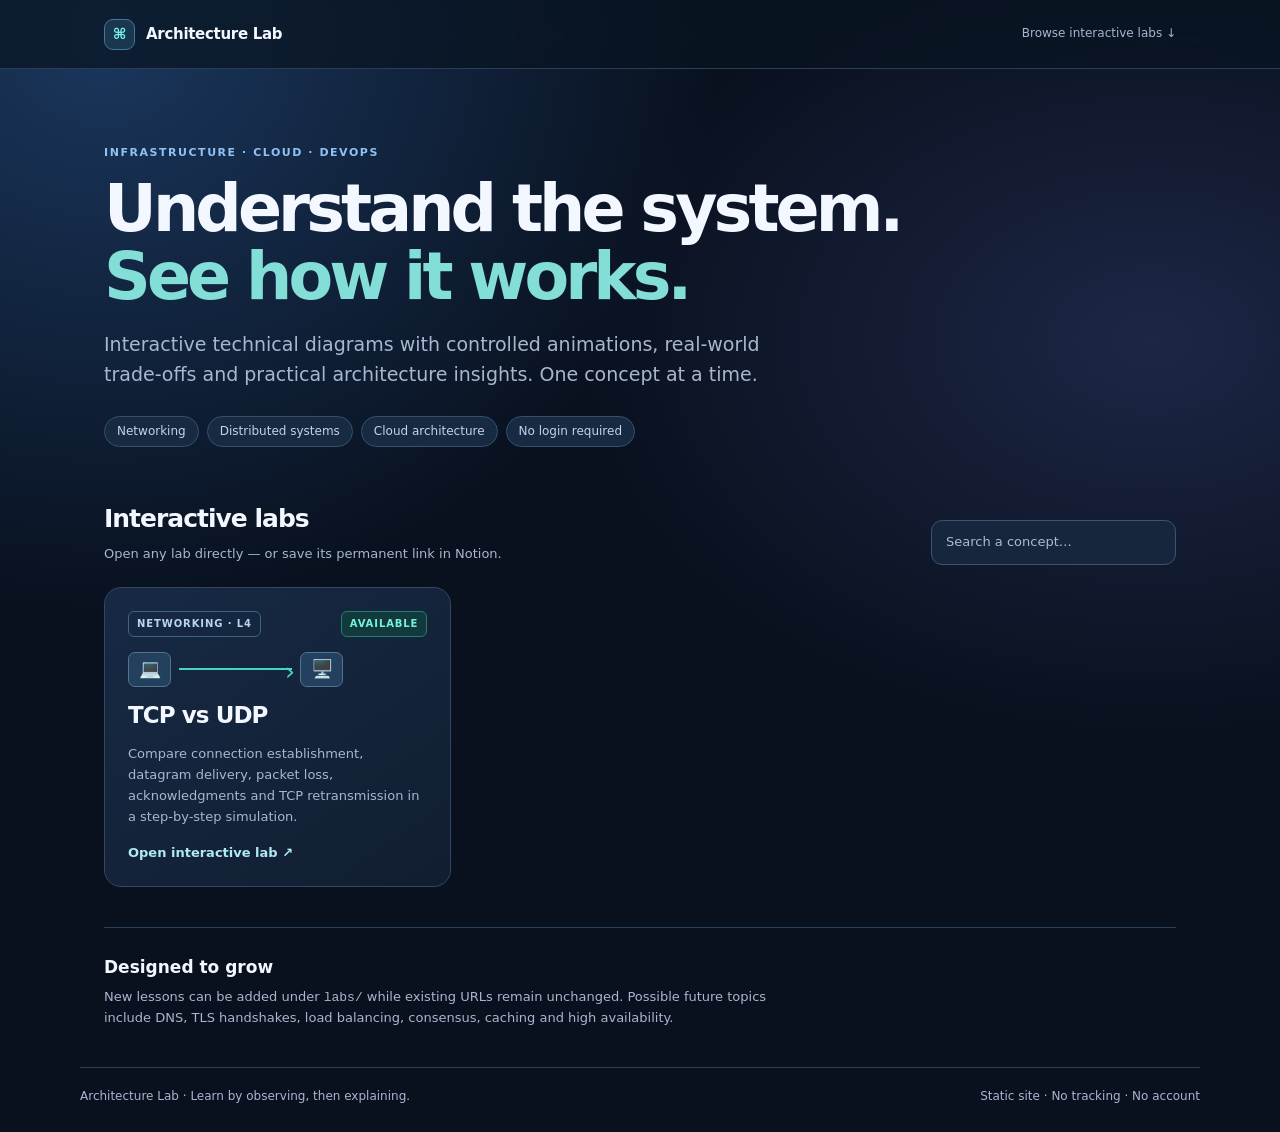
==== site/index.html @ 9447eae5 "feat: initialize architecture lab" ====
<!doctype html>
<html lang="en">
<head>
  <meta charset="utf-8">
  <meta name="viewport" content="width=device-width, initial-scale=1">
  <meta name="theme-color" content="#09111f">
  <meta name="description" content="Architecture Lab: interactive explanations of cloud, networking and distributed systems.">
  <title>Architecture Lab — Interactive infrastructure concepts</title>
  <link rel="stylesheet" href="./assets/style.css">
</head>
<body>
  <header class="topbar"><div class="wrap topbar-inner">
    <a class="brand" href="./"><span class="brand-icon" aria-hidden="true">⌘</span>Architecture Lab</a>
    <a class="toplink" href="#labs">Browse interactive labs ↓</a>
  </div></header>
  <main class="wrap">
    <section class="hero" aria-labelledby="page-title">
      <div class="eyebrow">Infrastructure · Cloud · DevOps</div>
      <h1 id="page-title">Understand the system.<br><span>See how it works.</span></h1>
      <p class="intro">Interactive technical diagrams with controlled animations, real-world trade-offs and practical architecture insights. One concept at a time.</p>
      <div class="hero-tags"><span>Networking</span><span>Distributed systems</span><span>Cloud architecture</span><span>No login required</span></div>
    </section>
    <section id="labs" aria-labelledby="labs-title">
      <div class="section-head"><div><h2 id="labs-title">Interactive labs</h2><p>Open any lab directly — or save its permanent link in Notion.</p></div><input class="search" type="search" id="search" aria-label="Search labs" placeholder="Search a concept…"></div>
      <div class="cards" id="cards">
        <article class="card" data-lab>
          <div class="card-top"><span class="pill">Networking · L4</span><span class="pill live">Available</span></div>
          <div class="graphic" aria-hidden="true"><span class="host">💻</span><span class="line"></span><span class="host">🖥️</span></div>
          <h3>TCP vs UDP</h3>
          <p>Compare connection establishment, datagram delivery, packet loss, acknowledgments and TCP retransmission in a step-by-step simulation.</p>
          <a class="entry" href="./labs/tcp-vs-udp/" aria-label="Open TCP vs UDP interactive lab">Open interactive lab ↗</a>
        </article>
      </div>
      <p class="empty" id="empty" role="status">No labs match your search yet.</p>
    </section>
    <section class="roadmap" aria-labelledby="roadmap-title"><h2 id="roadmap-title">Designed to grow</h2><p>New lessons can be added under <code>labs/</code> while existing URLs remain unchanged. Possible future topics include DNS, TLS handshakes, load balancing, consensus, caching and high availability.</p></section>
  </main>
  <footer class="wrap footer"><span>Architecture Lab · Learn by observing, then explaining.</span><span>Static site · No tracking · No account</span></footer>
  <script src="./assets/catalog.js" defer></script>
</body>
</html>
---- site/assets/style.css ----
:root{color-scheme:dark;--bg:#09111f;--panel:#111e31;--panel2:#182943;--line:#324761;--text:#f3f7ff;--muted:#a7b7cf;--accent:#63b2ff;--teal:#36d7c3}
*{box-sizing:border-box}[hidden]{display:none!important}
html{scroll-behavior:smooth}
body{margin:0;background:radial-gradient(ellipse at 8% 3%,#1a375d 0,transparent 37%),radial-gradient(ellipse at 90% 30%,#1d2645 0,transparent 35%),var(--bg);color:var(--text);font:15px/1.6 system-ui,-apple-system,Segoe UI,Roboto,sans-serif;min-height:100vh}
a{color:inherit}
a:focus-visible,input:focus-visible{outline:3px solid #b4ddff;outline-offset:3px}
.wrap{max-width:1120px;margin:0 auto;padding:0 24px}
.topbar{border-bottom:1px solid #2a3c56;background:#091422b3;backdrop-filter:blur(14px)}
.topbar-inner{min-height:68px;display:flex;align-items:center;justify-content:space-between;gap:12px}
.brand{display:flex;align-items:center;gap:11px;text-decoration:none;font-size:15px;font-weight:800;letter-spacing:-.02em}
.brand-icon{width:31px;height:31px;border:1px solid #42779b;background:#193850;border-radius:9px;display:grid;place-items:center;color:#7af6e7}
.toplink{font-size:12px;color:var(--muted);text-decoration:none}
.toplink:hover,.entry:hover{color:white}
.hero{padding:75px 0 47px}
.eyebrow{color:#8fc2f5;text-transform:uppercase;font-size:11px;letter-spacing:.14em;font-weight:800}
h1{font-size:clamp(35px,6vw,65px);letter-spacing:-.06em;line-height:1.05;margin:13px 0 18px;max-width:820px}
h1 span{color:#82ded7}
.intro{font-size:clamp(15px,2vw,19px);color:var(--muted);max-width:700px;margin:0}
.hero-tags{display:flex;flex-wrap:wrap;gap:8px;margin-top:26px}
.hero-tags span{border:1px solid #35516b;background:#172a42;border-radius:999px;padding:5px 12px;font-size:12px;color:#c1d3eb}
.section-head{display:flex;align-items:end;justify-content:space-between;gap:18px;flex-wrap:wrap;margin:5px 0 22px}
.section-head h2{font-size:25px;letter-spacing:-.04em;margin:0}
.section-head p{color:var(--muted);font-size:13px;margin:5px 0 0}
.search{border:1px solid #3b536f;border-radius:11px;background:#15263d;color:white;padding:11px 14px;font:inherit;font-size:13px;width:min(100%,245px)}
.search::placeholder{color:#abbdd5}
.cards{display:grid;grid-template-columns:repeat(3,minmax(0,1fr));gap:15px;margin-bottom:40px}
.card{position:relative;display:flex;flex-direction:column;gap:15px;border:1px solid var(--line);background:linear-gradient(145deg,#172944,#111e31);border-radius:17px;min-height:245px;padding:23px;transition:transform .18s,border-color .18s,background .18s}
.card:hover{transform:translateY(-3px);border-color:#5caed3}
.card-top{display:flex;align-items:center;justify-content:space-between;gap:8px}
.pill{display:inline-block;border-radius:6px;font-size:10px;letter-spacing:.09em;font-weight:800;text-transform:uppercase;padding:4px 8px;border:1px solid #3d6482;color:#b7d4f5}
.pill.live{border-color:#227d75;color:#73f3da;background:#123a3d}
.card h3{font-size:23px;line-height:1.2;letter-spacing:-.04em;margin:0}
.card p{color:var(--muted);font-size:13px;margin:0;flex:1}
.entry{text-decoration:none;color:#aeeaf1;font-size:13px;font-weight:750;align-self:start}
.card .graphic{display:flex;gap:8px;align-items:center;justify-content:space-between;max-width:215px}
.graphic .host{width:43px;height:35px;border:1px solid #54738f;border-radius:7px;background:#24405f;display:grid;place-items:center;font-size:18px}
.graphic .line{height:2px;background:#43d6c2;flex:1;position:relative}
.graphic .line:after{content:'›';position:absolute;right:-3px;top:-16px;color:#43d6c2;font-size:25px}
.empty{display:none;color:var(--muted);border:1px dashed var(--line);padding:25px;border-radius:12px}
.roadmap{border-top:1px solid #29405b;padding:26px 0 38px}
.roadmap h2{font-size:17px;margin:0 0 5px}
.roadmap p{color:var(--muted);margin:0;font-size:13px;max-width:680px}
.footer{border-top:1px solid #29405b;color:var(--muted);padding:19px 0 27px;font-size:12px;display:flex;justify-content:space-between;gap:10px;flex-wrap:wrap}
@media(max-width:900px){.cards{grid-template-columns:repeat(2,minmax(0,1fr))}}
@media(max-width:630px){.cards{grid-template-columns:1fr}.hero{padding:47px 0 34px}.toplink{display:none}.wrap{padding:0 17px}.search{width:100%}.section-head{align-items:stretch}.card{min-height:220px}}
@media(prefers-reduced-motion:reduce){html{scroll-behavior:auto}.card{transition:none}}
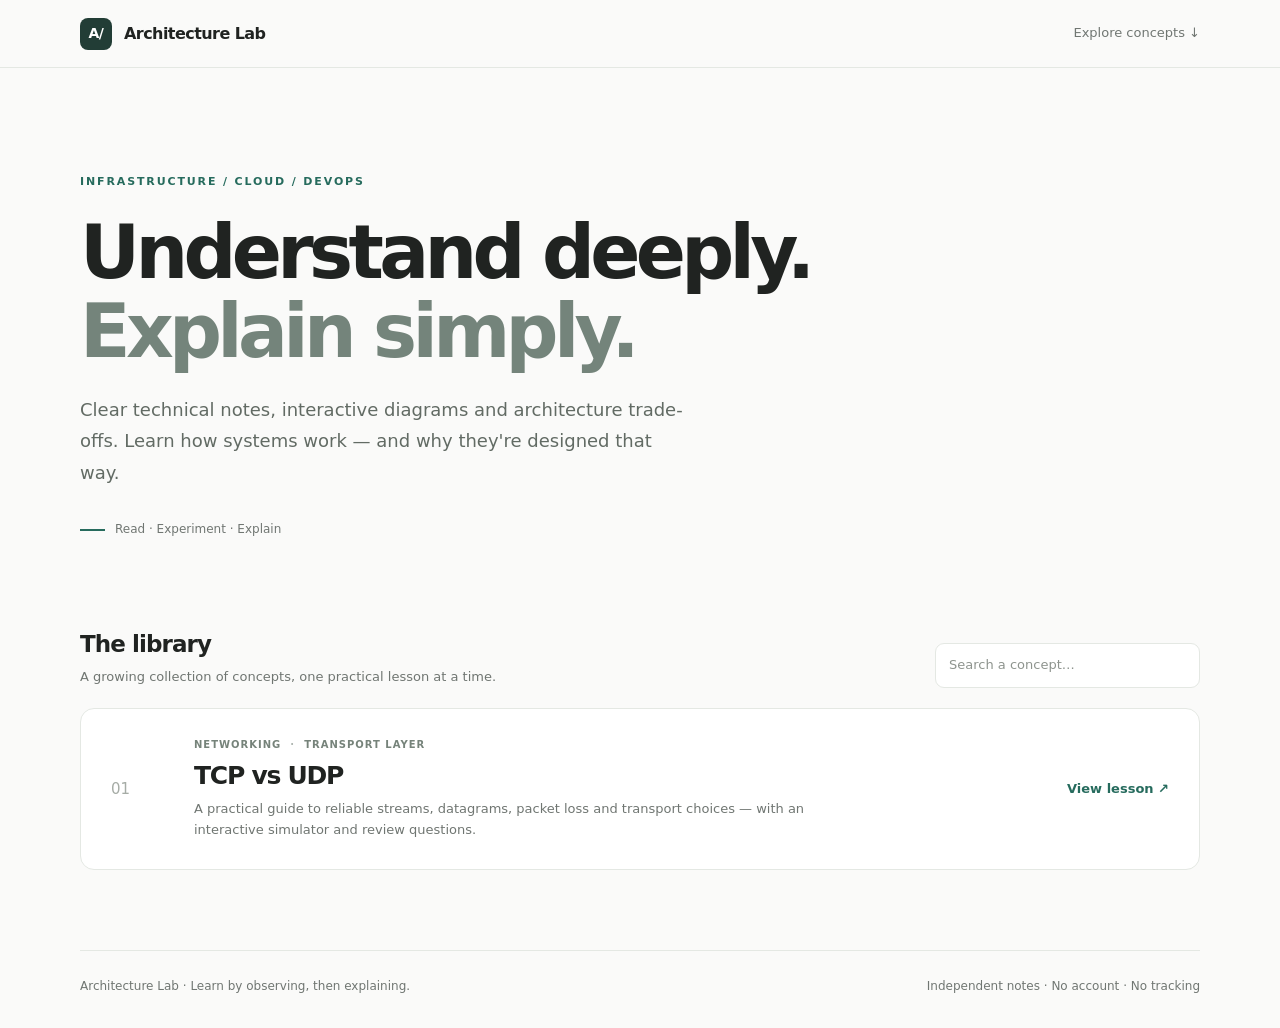
==== commit 0cbf94b0: "feat: redesign Architecture Lab and add TCP UDP learning guide" ====
--- a/site/index.html
+++ b/site/index.html
@@ -3,39 +3,45 @@
 <head>
   <meta charset="utf-8">
   <meta name="viewport" content="width=device-width, initial-scale=1">
-  <meta name="theme-color" content="#09111f">
-  <meta name="description" content="Architecture Lab: interactive explanations of cloud, networking and distributed systems.">
-  <title>Architecture Lab — Interactive infrastructure concepts</title>
+  <meta name="theme-color" content="#fafaf9">
+  <meta name="description" content="Architecture Lab: calm, practical guides and interactive simulations for infrastructure, networking and cloud architecture.">
+  <title>Architecture Lab — Learn by understanding</title>
   <link rel="stylesheet" href="./assets/style.css">
 </head>
 <body>
-  <header class="topbar"><div class="wrap topbar-inner">
-    <a class="brand" href="./"><span class="brand-icon" aria-hidden="true">⌘</span>Architecture Lab</a>
-    <a class="toplink" href="#labs">Browse interactive labs ↓</a>
-  </div></header>
+  <header class="topbar">
+    <div class="wrap topbar-inner">
+      <a class="brand" href="./" aria-label="Architecture Lab, homepage"><span class="brand-mark" aria-hidden="true">A/</span>Architecture Lab</a>
+      <a class="toplink" href="#labs">Explore concepts ↓</a>
+    </div>
+  </header>
   <main class="wrap">
     <section class="hero" aria-labelledby="page-title">
-      <div class="eyebrow">Infrastructure · Cloud · DevOps</div>
-      <h1 id="page-title">Understand the system.<br><span>See how it works.</span></h1>
-      <p class="intro">Interactive technical diagrams with controlled animations, real-world trade-offs and practical architecture insights. One concept at a time.</p>
-      <div class="hero-tags"><span>Networking</span><span>Distributed systems</span><span>Cloud architecture</span><span>No login required</span></div>
+      <span class="eyebrow">Infrastructure / Cloud / DevOps</span>
+      <h1 id="page-title">Understand deeply.<br><span>Explain simply.</span></h1>
+      <p class="intro">Clear technical notes, interactive diagrams and architecture trade-offs. Learn how systems work — and why they're designed that way.</p>
+      <div class="hero-rule">Read · Experiment · Explain</div>
     </section>
     <section id="labs" aria-labelledby="labs-title">
-      <div class="section-head"><div><h2 id="labs-title">Interactive labs</h2><p>Open any lab directly — or save its permanent link in Notion.</p></div><input class="search" type="search" id="search" aria-label="Search labs" placeholder="Search a concept…"></div>
+      <div class="section-head">
+        <div><h2 id="labs-title">The library</h2><p>A growing collection of concepts, one practical lesson at a time.</p></div>
+        <input class="search" type="search" id="search" aria-label="Search concepts" placeholder="Search a concept…">
+      </div>
       <div class="cards" id="cards">
         <article class="card" data-lab>
-          <div class="card-top"><span class="pill">Networking · L4</span><span class="pill live">Available</span></div>
-          <div class="graphic" aria-hidden="true"><span class="host">💻</span><span class="line"></span><span class="host">🖥️</span></div>
-          <h3>TCP vs UDP</h3>
-          <p>Compare connection establishment, datagram delivery, packet loss, acknowledgments and TCP retransmission in a step-by-step simulation.</p>
-          <a class="entry" href="./labs/tcp-vs-udp/" aria-label="Open TCP vs UDP interactive lab">Open interactive lab ↗</a>
+          <span class="card-number" aria-hidden="true">01</span>
+          <div class="card-main">
+            <div class="card-top"><span class="pill">Networking</span><span class="pill">Transport layer</span></div>
+            <h3>TCP vs UDP</h3>
+            <p>A practical guide to reliable streams, datagrams, packet loss and transport choices — with an interactive simulator and review questions.</p>
+          </div>
+          <a class="entry" href="./labs/tcp-vs-udp/" aria-label="Open TCP vs UDP lesson">View lesson ↗</a>
         </article>
       </div>
-      <p class="empty" id="empty" role="status">No labs match your search yet.</p>
+      <p class="empty" id="empty" role="status">No concepts match this search.</p>
     </section>
-    <section class="roadmap" aria-labelledby="roadmap-title"><h2 id="roadmap-title">Designed to grow</h2><p>New lessons can be added under <code>labs/</code> while existing URLs remain unchanged. Possible future topics include DNS, TLS handshakes, load balancing, consensus, caching and high availability.</p></section>
   </main>
-  <footer class="wrap footer"><span>Architecture Lab · Learn by observing, then explaining.</span><span>Static site · No tracking · No account</span></footer>
+  <footer class="wrap footer"><span>Architecture Lab · Learn by observing, then explaining.</span><span>Independent notes · No account · No tracking</span></footer>
   <script src="./assets/catalog.js" defer></script>
 </body>
 </html>
--- a/site/assets/style.css
+++ b/site/assets/style.css
@@ -1,46 +1,7 @@
-:root{color-scheme:dark;--bg:#09111f;--panel:#111e31;--panel2:#182943;--line:#324761;--text:#f3f7ff;--muted:#a7b7cf;--accent:#63b2ff;--teal:#36d7c3}
-*{box-sizing:border-box}[hidden]{display:none!important}
-html{scroll-behavior:smooth}
-body{margin:0;background:radial-gradient(ellipse at 8% 3%,#1a375d 0,transparent 37%),radial-gradient(ellipse at 90% 30%,#1d2645 0,transparent 35%),var(--bg);color:var(--text);font:15px/1.6 system-ui,-apple-system,Segoe UI,Roboto,sans-serif;min-height:100vh}
-a{color:inherit}
-a:focus-visible,input:focus-visible{outline:3px solid #b4ddff;outline-offset:3px}
-.wrap{max-width:1120px;margin:0 auto;padding:0 24px}
-.topbar{border-bottom:1px solid #2a3c56;background:#091422b3;backdrop-filter:blur(14px)}
-.topbar-inner{min-height:68px;display:flex;align-items:center;justify-content:space-between;gap:12px}
-.brand{display:flex;align-items:center;gap:11px;text-decoration:none;font-size:15px;font-weight:800;letter-spacing:-.02em}
-.brand-icon{width:31px;height:31px;border:1px solid #42779b;background:#193850;border-radius:9px;display:grid;place-items:center;color:#7af6e7}
-.toplink{font-size:12px;color:var(--muted);text-decoration:none}
-.toplink:hover,.entry:hover{color:white}
-.hero{padding:75px 0 47px}
-.eyebrow{color:#8fc2f5;text-transform:uppercase;font-size:11px;letter-spacing:.14em;font-weight:800}
-h1{font-size:clamp(35px,6vw,65px);letter-spacing:-.06em;line-height:1.05;margin:13px 0 18px;max-width:820px}
-h1 span{color:#82ded7}
-.intro{font-size:clamp(15px,2vw,19px);color:var(--muted);max-width:700px;margin:0}
-.hero-tags{display:flex;flex-wrap:wrap;gap:8px;margin-top:26px}
-.hero-tags span{border:1px solid #35516b;background:#172a42;border-radius:999px;padding:5px 12px;font-size:12px;color:#c1d3eb}
-.section-head{display:flex;align-items:end;justify-content:space-between;gap:18px;flex-wrap:wrap;margin:5px 0 22px}
-.section-head h2{font-size:25px;letter-spacing:-.04em;margin:0}
-.section-head p{color:var(--muted);font-size:13px;margin:5px 0 0}
-.search{border:1px solid #3b536f;border-radius:11px;background:#15263d;color:white;padding:11px 14px;font:inherit;font-size:13px;width:min(100%,245px)}
-.search::placeholder{color:#abbdd5}
-.cards{display:grid;grid-template-columns:repeat(3,minmax(0,1fr));gap:15px;margin-bottom:40px}
-.card{position:relative;display:flex;flex-direction:column;gap:15px;border:1px solid var(--line);background:linear-gradient(145deg,#172944,#111e31);border-radius:17px;min-height:245px;padding:23px;transition:transform .18s,border-color .18s,background .18s}
-.card:hover{transform:translateY(-3px);border-color:#5caed3}
-.card-top{display:flex;align-items:center;justify-content:space-between;gap:8px}
-.pill{display:inline-block;border-radius:6px;font-size:10px;letter-spacing:.09em;font-weight:800;text-transform:uppercase;padding:4px 8px;border:1px solid #3d6482;color:#b7d4f5}
-.pill.live{border-color:#227d75;color:#73f3da;background:#123a3d}
-.card h3{font-size:23px;line-height:1.2;letter-spacing:-.04em;margin:0}
-.card p{color:var(--muted);font-size:13px;margin:0;flex:1}
-.entry{text-decoration:none;color:#aeeaf1;font-size:13px;font-weight:750;align-self:start}
-.card .graphic{display:flex;gap:8px;align-items:center;justify-content:space-between;max-width:215px}
-.graphic .host{width:43px;height:35px;border:1px solid #54738f;border-radius:7px;background:#24405f;display:grid;place-items:center;font-size:18px}
-.graphic .line{height:2px;background:#43d6c2;flex:1;position:relative}
-.graphic .line:after{content:'›';position:absolute;right:-3px;top:-16px;color:#43d6c2;font-size:25px}
-.empty{display:none;color:var(--muted);border:1px dashed var(--line);padding:25px;border-radius:12px}
-.roadmap{border-top:1px solid #29405b;padding:26px 0 38px}
-.roadmap h2{font-size:17px;margin:0 0 5px}
-.roadmap p{color:var(--muted);margin:0;font-size:13px;max-width:680px}
-.footer{border-top:1px solid #29405b;color:var(--muted);padding:19px 0 27px;font-size:12px;display:flex;justify-content:space-between;gap:10px;flex-wrap:wrap}
-@media(max-width:900px){.cards{grid-template-columns:repeat(2,minmax(0,1fr))}}
-@media(max-width:630px){.cards{grid-template-columns:1fr}.hero{padding:47px 0 34px}.toplink{display:none}.wrap{padding:0 17px}.search{width:100%}.section-head{align-items:stretch}.card{min-height:220px}}
+:root{color-scheme:light;--bg:#fafaf9;--paper:#fff;--ink:#202321;--muted:#707672;--line:#e4e8e3;--soft:#f3f5f1;--accent:#266b5d}
+*{box-sizing:border-box}html{scroll-behavior:smooth}body{margin:0;background:var(--bg);color:var(--ink);font:15px/1.6 system-ui,-apple-system,BlinkMacSystemFont,"Segoe UI",sans-serif;-webkit-font-smoothing:antialiased}a{color:inherit}a:focus-visible,button:focus-visible,input:focus-visible,summary:focus-visible{outline:3px solid #67b5a1;outline-offset:3px}.wrap{width:min(100% - 48px,1120px);margin-inline:auto}
+.topbar{background:rgba(250,250,249,.94);border-bottom:1px solid var(--line)}.topbar-inner{min-height:67px;display:flex;align-items:center;justify-content:space-between;gap:20px}.brand{display:inline-flex;align-items:center;gap:12px;font-weight:720;letter-spacing:-.035em;text-decoration:none;font-size:16px}.brand-mark{display:grid;place-items:center;width:32px;height:32px;background:#223d36;color:#fff;border-radius:8px;font-size:14px;font-weight:800}.toplink{font-size:13px;text-decoration:none;color:var(--muted)}.toplink:hover,.entry:hover{color:var(--accent)}
+.hero{padding:105px 0 87px;max-width:760px}.eyebrow{display:block;text-transform:uppercase;font-size:11px;letter-spacing:.17em;font-weight:750;color:var(--accent)}h1,h2,h3,p{margin-top:0}.hero h1{font-size:clamp(41px,6.2vw,74px);line-height:1.075;letter-spacing:-.063em;font-weight:650;margin:22px 0 22px}.hero h1 span{color:#74847b}.intro{font-size:clamp(16px,2vw,18px);line-height:1.75;color:#626b64;max-width:610px}.hero-rule{display:flex;align-items:center;gap:10px;margin-top:32px;color:var(--muted);font-size:12px}.hero-rule:before{content:"";display:block;background:var(--accent);height:2px;width:25px}
+.section-head{display:flex;align-items:end;justify-content:space-between;gap:24px;margin:0 0 20px}.section-head h2{font-size:23px;letter-spacing:-.04em;font-weight:680;margin:0 0 4px}.section-head p{font-size:13px;color:var(--muted);margin:0}.search{background:#fff;border:1px solid var(--line);border-radius:9px;padding:11px 13px;font:inherit;font-size:13px;width:min(100%,265px);color:var(--ink)}.search::placeholder{color:#8e948e}.cards{display:grid;grid-template-columns:1fr;gap:12px;margin-bottom:80px}.card{display:grid;grid-template-columns:58px minmax(0,1fr) auto;align-items:center;gap:25px;padding:28px 30px;border:1px solid var(--line);border-radius:14px;background:var(--paper);transition:border-color .2s,transform .2s}.card:hover{border-color:#b8cec1;transform:translateY(-2px)}.card-number{color:#a6aca6;font-variant-numeric:tabular-nums;font-size:15px}.card-main{min-width:0}.card-top{display:flex;gap:9px;align-items:center;margin-bottom:8px}.pill{text-transform:uppercase;color:#76837a;font-size:10px;letter-spacing:.10em;font-weight:760}.pill+.pill:before{content:'·';padding-right:9px;color:#b0b7b2}.card h3{font-size:25px;font-weight:670;letter-spacing:-.05em;line-height:1.2;margin:0 0 7px}.card p{color:var(--muted);font-size:13px;line-height:1.65;margin:0;max-width:670px}.entry{font-size:13px;text-decoration:none;color:var(--accent);font-weight:750;white-space:nowrap}.empty{display:none;border:1px dashed var(--line);padding:25px;border-radius:12px;color:var(--muted)}.footer{padding:26px 0 32px;border-top:1px solid var(--line);display:flex;justify-content:space-between;gap:15px;flex-wrap:wrap;color:var(--muted);font-size:12px}
+@media(max-width:680px){.wrap{width:min(100% - 34px,1120px)}.topbar-inner{min-height:62px}.hero{padding:75px 0 64px}.section-head{display:block}.section-head .search{margin-top:17px;width:100%}.card{grid-template-columns:minmax(0,1fr) auto;gap:12px;padding:22px}.card-number{display:none}.card h3{font-size:22px}.card .entry{align-self:center}.footer{padding-top:20px}.toplink{font-size:12px}}
 @media(prefers-reduced-motion:reduce){html{scroll-behavior:auto}.card{transition:none}}
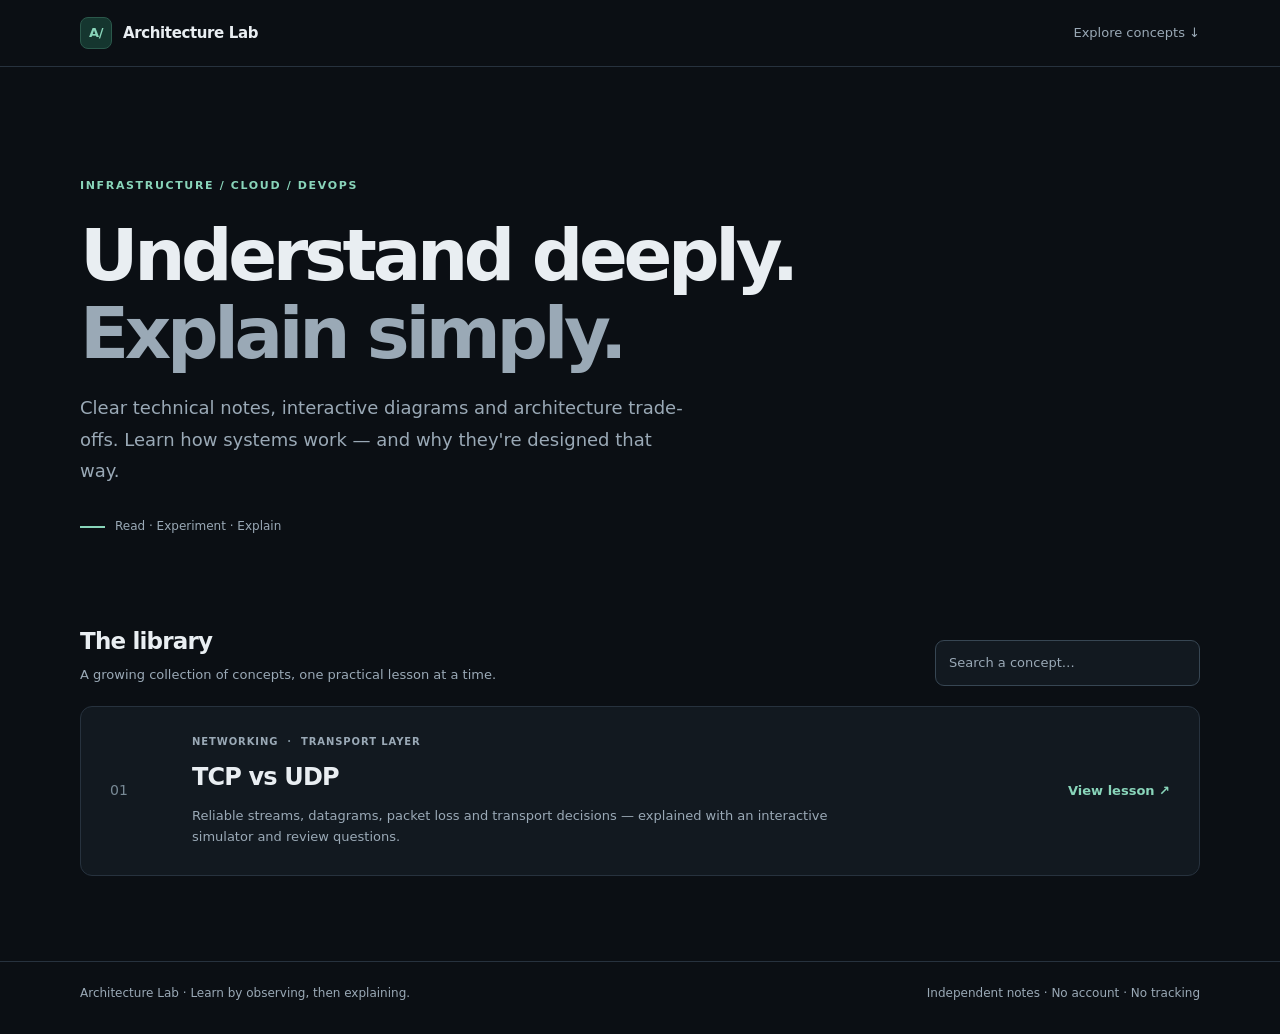
==== commit dcacf4ef: "refactor: dark theme and reusable learning components" ====
--- a/site/index.html
+++ b/site/index.html
@@ -3,17 +3,18 @@
 <head>
   <meta charset="utf-8">
   <meta name="viewport" content="width=device-width, initial-scale=1">
-  <meta name="theme-color" content="#fafaf9">
+  <meta name="theme-color" content="#0b0f14">
   <meta name="description" content="Architecture Lab: calm, practical guides and interactive simulations for infrastructure, networking and cloud architecture.">
   <title>Architecture Lab — Learn by understanding</title>
+  <link rel="stylesheet" href="./assets/base.css">
   <link rel="stylesheet" href="./assets/style.css">
 </head>
 <body>
-  <header class="topbar">
-    <div class="wrap topbar-inner">
+  <header class="site-header">
+    <nav class="container site-nav">
       <a class="brand" href="./" aria-label="Architecture Lab, homepage"><span class="brand-mark" aria-hidden="true">A/</span>Architecture Lab</a>
       <a class="toplink" href="#labs">Explore concepts ↓</a>
-    </div>
+    </nav>
   </header>
   <main class="wrap">
     <section class="hero" aria-labelledby="page-title">
@@ -27,21 +28,12 @@
         <div><h2 id="labs-title">The library</h2><p>A growing collection of concepts, one practical lesson at a time.</p></div>
         <input class="search" type="search" id="search" aria-label="Search concepts" placeholder="Search a concept…">
       </div>
-      <div class="cards" id="cards">
-        <article class="card" data-lab>
-          <span class="card-number" aria-hidden="true">01</span>
-          <div class="card-main">
-            <div class="card-top"><span class="pill">Networking</span><span class="pill">Transport layer</span></div>
-            <h3>TCP vs UDP</h3>
-            <p>A practical guide to reliable streams, datagrams, packet loss and transport choices — with an interactive simulator and review questions.</p>
-          </div>
-          <a class="entry" href="./labs/tcp-vs-udp/" aria-label="Open TCP vs UDP lesson">View lesson ↗</a>
-        </article>
-      </div>
-      <p class="empty" id="empty" role="status">No concepts match this search.</p>
+      <div class="cards" id="cards" aria-live="polite"></div>
+      <noscript><p class="fine-print">JavaScript is required for the searchable catalog. <a href="./labs/tcp-vs-udp/">Open TCP vs UDP</a>.</p></noscript>
+      <p class="empty" id="empty" role="status" hidden>No concepts match this search.</p>
     </section>
   </main>
-  <footer class="wrap footer"><span>Architecture Lab · Learn by observing, then explaining.</span><span>Independent notes · No account · No tracking</span></footer>
-  <script src="./assets/catalog.js" defer></script>
+  <footer class="page-footer"><div class="container footer-inner"><span>Architecture Lab · Learn by observing, then explaining.</span><span>Independent notes · No account · No tracking</span></div></footer>
+  <script type="module" src="./assets/catalog.js"></script>
 </body>
 </html>
--- a/site/assets/base.css
+++ b/site/assets/base.css
@@ -0,0 +1,86 @@
+/* Architecture Lab design system. Used by every page and future lesson. */
+:root {
+  color-scheme: dark;
+  --bg: #0b0f14;
+  --surface: #121920;
+  --surface-raised: #17212b;
+  --surface-soft: #10171e;
+  --border: #27323e;
+  --border-strong: #374653;
+  --text: #e9eef2;
+  --muted: #9aa9b6;
+  --muted-dim: #788995;
+  --accent: #89d5ba;
+  --accent-soft: #15362f;
+  --tcp: #4cceaf;
+  --udp: #b59cef;
+  --danger: #ef858b;
+  --focus: #a1d7ff;
+  --page-width: 1120px;
+  --radius: 12px;
+  font-synthesis: none;
+}
+*, *::before, *::after { box-sizing: border-box; }
+[hidden] { display: none !important; }
+html { scroll-behavior: smooth; scroll-padding-top: 28px; }
+body {
+  margin: 0;
+  min-height: 100vh;
+  background: var(--bg);
+  color: var(--text);
+  font: 15px/1.65 system-ui, -apple-system, BlinkMacSystemFont, 'Segoe UI', sans-serif;
+  -webkit-font-smoothing: antialiased;
+}
+a { color: inherit; }
+button, input, select { font: inherit; }
+button { cursor: pointer; }
+:focus-visible { outline: 2px solid var(--focus); outline-offset: 3px; }
+.container, .wrap { width: min(calc(100% - 48px), var(--page-width)); margin-inline: auto; }
+.site-header { border-bottom: 1px solid var(--border); background: var(--bg); }
+.site-nav {
+  min-height: 66px;
+  display: flex;
+  align-items: center;
+  justify-content: space-between;
+  gap: 20px;
+}
+.brand { display: inline-flex; align-items: center; gap: 11px; font-size: 15px; font-weight: 720; letter-spacing: -.025em; text-decoration: none; }
+.brand-mark {
+  display: grid; place-items: center;
+  width: 32px; height: 32px;
+  border-radius: 8px;
+  background: var(--accent-soft);
+  color: var(--accent);
+  border: 1px solid #2b584b;
+  font-size: 13px; font-weight: 800;
+}
+.back-link, .toplink { color: var(--muted); font-size: 13px; text-decoration: none; }
+.back-link:hover, .toplink:hover { color: var(--accent); }
+.page-footer { border-top: 1px solid var(--border); color: var(--muted); font-size: 12px; }
+.footer-inner { display: flex; justify-content: space-between; gap: 16px; flex-wrap: wrap; padding-block: 22px 30px; }
+.page-footer a { color: var(--muted); text-decoration: none; }
+.page-footer a:hover { color: var(--accent); }
+.eyebrow { text-transform: uppercase; font-size: 11px; letter-spacing: .15em; font-weight: 750; color: var(--accent); }
+h1, h2, h3 { letter-spacing: -.035em; }
+.btn, .small-button {
+  padding: 8px 12px; min-height: 38px;
+  border: 1px solid var(--border-strong);
+  border-radius: 8px;
+  background: var(--surface);
+  color: var(--text);
+  font-size: 12px; font-weight: 680;
+}
+.btn:hover:not(:disabled), .small-button:hover { background: var(--surface-raised); border-color: #648076; }
+.btn[aria-pressed='true'] { border-color: var(--accent); color: var(--accent); background: var(--accent-soft); }
+.btn-primary { border-color: #327e67; background: #236d56; color: #f3fffb; }
+.btn-primary:hover:not(:disabled) { background: #2d896f; }
+.btn:disabled { opacity: .43; cursor: default; }
+.fine-print { color: var(--muted); font-size: 12px; line-height: 1.65; }
+@media (max-width: 680px) {
+  .container, .wrap { width: min(calc(100% - 34px), var(--page-width)); }
+  .site-nav { min-height: 62px; }
+}
+@media (prefers-reduced-motion: reduce) {
+  html { scroll-behavior: auto; }
+  *, *::before, *::after { animation-duration: .01ms !important; transition-duration: .01ms !important; }
+}
--- a/site/assets/style.css
+++ b/site/assets/style.css
@@ -1,7 +1,33 @@
-:root{color-scheme:light;--bg:#fafaf9;--paper:#fff;--ink:#202321;--muted:#707672;--line:#e4e8e3;--soft:#f3f5f1;--accent:#266b5d}
-*{box-sizing:border-box}html{scroll-behavior:smooth}body{margin:0;background:var(--bg);color:var(--ink);font:15px/1.6 system-ui,-apple-system,BlinkMacSystemFont,"Segoe UI",sans-serif;-webkit-font-smoothing:antialiased}a{color:inherit}a:focus-visible,button:focus-visible,input:focus-visible,summary:focus-visible{outline:3px solid #67b5a1;outline-offset:3px}.wrap{width:min(100% - 48px,1120px);margin-inline:auto}
-.topbar{background:rgba(250,250,249,.94);border-bottom:1px solid var(--line)}.topbar-inner{min-height:67px;display:flex;align-items:center;justify-content:space-between;gap:20px}.brand{display:inline-flex;align-items:center;gap:12px;font-weight:720;letter-spacing:-.035em;text-decoration:none;font-size:16px}.brand-mark{display:grid;place-items:center;width:32px;height:32px;background:#223d36;color:#fff;border-radius:8px;font-size:14px;font-weight:800}.toplink{font-size:13px;text-decoration:none;color:var(--muted)}.toplink:hover,.entry:hover{color:var(--accent)}
-.hero{padding:105px 0 87px;max-width:760px}.eyebrow{display:block;text-transform:uppercase;font-size:11px;letter-spacing:.17em;font-weight:750;color:var(--accent)}h1,h2,h3,p{margin-top:0}.hero h1{font-size:clamp(41px,6.2vw,74px);line-height:1.075;letter-spacing:-.063em;font-weight:650;margin:22px 0 22px}.hero h1 span{color:#74847b}.intro{font-size:clamp(16px,2vw,18px);line-height:1.75;color:#626b64;max-width:610px}.hero-rule{display:flex;align-items:center;gap:10px;margin-top:32px;color:var(--muted);font-size:12px}.hero-rule:before{content:"";display:block;background:var(--accent);height:2px;width:25px}
-.section-head{display:flex;align-items:end;justify-content:space-between;gap:24px;margin:0 0 20px}.section-head h2{font-size:23px;letter-spacing:-.04em;font-weight:680;margin:0 0 4px}.section-head p{font-size:13px;color:var(--muted);margin:0}.search{background:#fff;border:1px solid var(--line);border-radius:9px;padding:11px 13px;font:inherit;font-size:13px;width:min(100%,265px);color:var(--ink)}.search::placeholder{color:#8e948e}.cards{display:grid;grid-template-columns:1fr;gap:12px;margin-bottom:80px}.card{display:grid;grid-template-columns:58px minmax(0,1fr) auto;align-items:center;gap:25px;padding:28px 30px;border:1px solid var(--line);border-radius:14px;background:var(--paper);transition:border-color .2s,transform .2s}.card:hover{border-color:#b8cec1;transform:translateY(-2px)}.card-number{color:#a6aca6;font-variant-numeric:tabular-nums;font-size:15px}.card-main{min-width:0}.card-top{display:flex;gap:9px;align-items:center;margin-bottom:8px}.pill{text-transform:uppercase;color:#76837a;font-size:10px;letter-spacing:.10em;font-weight:760}.pill+.pill:before{content:'·';padding-right:9px;color:#b0b7b2}.card h3{font-size:25px;font-weight:670;letter-spacing:-.05em;line-height:1.2;margin:0 0 7px}.card p{color:var(--muted);font-size:13px;line-height:1.65;margin:0;max-width:670px}.entry{font-size:13px;text-decoration:none;color:var(--accent);font-weight:750;white-space:nowrap}.empty{display:none;border:1px dashed var(--line);padding:25px;border-radius:12px;color:var(--muted)}.footer{padding:26px 0 32px;border-top:1px solid var(--line);display:flex;justify-content:space-between;gap:15px;flex-wrap:wrap;color:var(--muted);font-size:12px}
-@media(max-width:680px){.wrap{width:min(100% - 34px,1120px)}.topbar-inner{min-height:62px}.hero{padding:75px 0 64px}.section-head{display:block}.section-head .search{margin-top:17px;width:100%}.card{grid-template-columns:minmax(0,1fr) auto;gap:12px;padding:22px}.card-number{display:none}.card h3{font-size:22px}.card .entry{align-self:center}.footer{padding-top:20px}.toplink{font-size:12px}}
-@media(prefers-reduced-motion:reduce){html{scroll-behavior:auto}.card{transition:none}}
+/* Homepage only. Global tokens, header and footer live in base.css. */
+.hero { padding: 105px 0 86px; max-width: 775px; }
+.hero h1 { font-size: clamp(40px, 6.3vw, 72px); line-height: 1.08; font-weight: 650; letter-spacing: -.06em; margin: 20px 0 20px; }
+.hero h1 span { color: var(--muted); }
+.intro { max-width: 610px; color: var(--muted); font-size: clamp(16px, 2vw, 18px); line-height: 1.75; }
+.hero-rule { display: flex; align-items: center; gap: 10px; color: var(--muted); font-size: 12px; margin-top: 30px; }
+.hero-rule::before { content: ''; height: 2px; width: 25px; background: var(--accent); }
+.section-head { display: flex; align-items: end; justify-content: space-between; gap: 24px; margin: 0 0 20px; }
+.section-head h2 { font-size: 23px; font-weight: 690; margin: 0 0 4px; }
+.section-head p { font-size: 13px; color: var(--muted); margin: 0; }
+.search { width: min(100%, 265px); border-radius: 9px; padding: 11px 13px; border: 1px solid var(--border-strong); background: var(--surface); color: var(--text); font-size: 13px; }
+.search::placeholder { color: var(--muted); }
+.cards { display: grid; grid-template-columns: 1fr; gap: 12px; margin-bottom: 85px; }
+.card { display: grid; grid-template-columns: 58px minmax(0, 1fr) auto; gap: 24px; align-items: center; border: 1px solid var(--border); border-radius: var(--radius); background: var(--surface); padding: 27px 29px; transition: border-color .18s, transform .18s; }
+.card:hover { border-color: #547466; transform: translateY(-2px); }
+.card-number { color: var(--muted-dim); font-size: 14px; font-variant-numeric: tabular-nums; }
+.card-main { min-width: 0; }
+.card-top { display: flex; gap: 9px; align-items: center; margin-bottom: 8px; }
+.pill { color: var(--muted); font-size: 10px; text-transform: uppercase; letter-spacing: .09em; font-weight: 750; }
+.pill + .pill::before { content: '·'; margin-right: 9px; color: var(--muted-dim); }
+.card h3 { margin: 0 0 7px; font-size: 24px; font-weight: 680; }
+.card p { color: var(--muted); font-size: 13px; line-height: 1.65; margin: 0; max-width: 670px; }
+.entry { color: var(--accent); text-decoration: none; font-size: 13px; font-weight: 730; white-space: nowrap; }
+.entry:hover { text-decoration: underline; }
+.empty { display: none; border: 1px dashed var(--border); border-radius: 12px; color: var(--muted); padding: 24px; }
+@media (max-width: 680px) {
+  .hero { padding: 70px 0 60px; }
+  .section-head { display: block; }
+  .search { margin-top: 17px; width: 100%; }
+  .card { grid-template-columns: minmax(0, 1fr) auto; gap: 12px; padding: 21px; }
+  .card-number { display: none; }
+  .card h3 { font-size: 21px; }
+}
